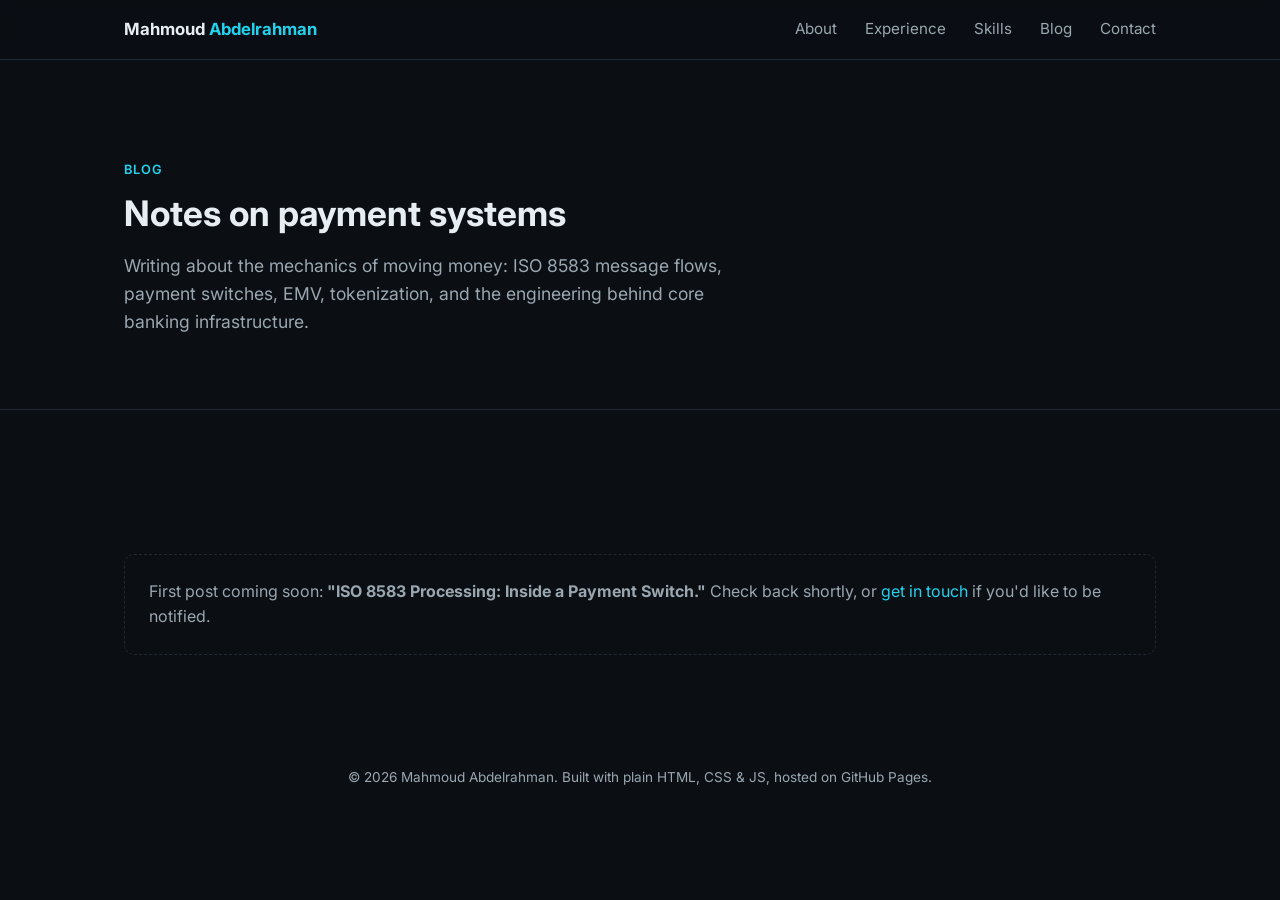
==== blog.html @ 685ba8b8 "Initial payments-focused personal site Plain HTML/CSS/JS one-page site (about, experience, skills, c" ====
<!DOCTYPE html>
<html lang="en">
<head>
<meta charset="UTF-8">
<meta name="viewport" content="width=device-width, initial-scale=1.0">
<title>Blog — Mahmoud Abdelrahman</title>
<meta name="description" content="Writing on payment systems: ISO 8583, payment switches, EMV, and fintech engineering.">
<link rel="preconnect" href="https://fonts.googleapis.com">
<link rel="preconnect" href="https://fonts.gstatic.com" crossorigin>
<link href="https://fonts.googleapis.com/css2?family=Inter:wght@400;500;600;700&display=swap" rel="stylesheet">
<link rel="stylesheet" href="assets/css/style.css">
</head>
<body>

<header>
  <nav class="container">
    <a href="index.html" class="brand">Mahmoud <span>Abdelrahman</span></a>
    <button class="nav-toggle" aria-label="Toggle navigation">☰</button>
    <div class="nav-links">
      <a href="index.html#about">About</a>
      <a href="index.html#experience">Experience</a>
      <a href="index.html#skills">Skills</a>
      <a href="blog.html">Blog</a>
      <a href="index.html#contact">Contact</a>
    </div>
  </nav>
</header>

<section class="hero" style="padding-bottom: 40px;">
  <div class="container">
    <span class="eyebrow">Blog</span>
    <h1 style="font-size: 2.2rem;">Notes on payment systems</h1>
    <p class="lede">
      Writing about the mechanics of moving money: ISO 8583 message flows, payment switches,
      EMV, tokenization, and the engineering behind core banking infrastructure.
    </p>
  </div>
</section>

<section>
  <div class="container">
    <div class="post-list">
      <!-- Posts will be added here as they're published. -->
    </div>
    <div class="empty-note">
      First post coming soon: <strong>"ISO 8583 Processing: Inside a Payment Switch."</strong>
      Check back shortly, or <a href="index.html#contact">get in touch</a> if you'd like to be notified.
    </div>
  </div>
</section>

<footer>
  <div class="container">
    &copy; <span id="year"></span> Mahmoud Abdelrahman. Built with plain HTML, CSS &amp; JS, hosted on GitHub Pages.
  </div>
</footer>

<script src="assets/js/main.js"></script>
</body>
</html>
---- assets/css/style.css ----
/* ---------- Design tokens ---------- */
:root {
  --bg: #0b0f14;
  --bg-alt: #10161d;
  --card: #131a22;
  --border: #1f2933;
  --text: #e6edf3;
  --text-dim: #9aa7b0;
  --accent: #22d3ee;
  --accent-2: #6366f1;
  --max-w: 1080px;
  --radius: 10px;
}

* { box-sizing: border-box; }

html { scroll-behavior: smooth; }

body {
  margin: 0;
  background: var(--bg);
  color: var(--text);
  font-family: "Inter", -apple-system, BlinkMacSystemFont, "Segoe UI", Roboto, sans-serif;
  line-height: 1.6;
  -webkit-font-smoothing: antialiased;
}

a { color: var(--accent); text-decoration: none; }
a:hover { text-decoration: underline; }

.container {
  max-width: var(--max-w);
  margin: 0 auto;
  padding: 0 24px;
}

section { padding: 80px 0; border-bottom: 1px solid var(--border); }
section:last-of-type { border-bottom: none; }

h1, h2, h3 { line-height: 1.2; margin: 0 0 16px; font-weight: 700; }
h2 { font-size: 1.9rem; }
h3 { font-size: 1.15rem; }

.eyebrow {
  display: inline-block;
  font-size: 0.8rem;
  letter-spacing: 0.08em;
  text-transform: uppercase;
  color: var(--accent);
  margin-bottom: 12px;
  font-weight: 600;
}

.lede { color: var(--text-dim); font-size: 1.05rem; max-width: 640px; }

/* ---------- Nav ---------- */
header {
  position: sticky;
  top: 0;
  z-index: 10;
  background: rgba(11, 15, 20, 0.85);
  backdrop-filter: blur(8px);
  border-bottom: 1px solid var(--border);
}

nav.container {
  display: flex;
  align-items: center;
  justify-content: space-between;
  padding-top: 16px;
  padding-bottom: 16px;
}

.brand {
  font-weight: 700;
  color: var(--text);
  font-size: 1.05rem;
}
.brand:hover { text-decoration: none; opacity: 0.85; }
.brand span { color: var(--accent); }

.nav-links { display: flex; gap: 28px; align-items: center; }
.nav-links a { color: var(--text-dim); font-size: 0.95rem; }
.nav-links a:hover { color: var(--text); text-decoration: none; }

.nav-toggle {
  display: none;
  background: none;
  border: 1px solid var(--border);
  border-radius: 6px;
  color: var(--text);
  padding: 6px 10px;
  cursor: pointer;
}

/* ---------- Hero ---------- */
.hero { padding-top: 96px; padding-bottom: 96px; border-bottom: 1px solid var(--border); }
.hero h1 { font-size: 2.6rem; }
.hero .role {
  background: linear-gradient(90deg, var(--accent), var(--accent-2));
  -webkit-background-clip: text;
  background-clip: text;
  color: transparent;
}
.hero p.lede { font-size: 1.1rem; margin-bottom: 32px; }

.cta-row { display: flex; gap: 14px; flex-wrap: wrap; }

.btn {
  display: inline-block;
  padding: 12px 22px;
  border-radius: 8px;
  font-weight: 600;
  font-size: 0.95rem;
  border: 1px solid transparent;
}
.btn:hover { text-decoration: none; }
.btn-primary {
  background: var(--accent);
  color: #04121a;
}
.btn-primary:hover { opacity: 0.9; }
.btn-outline {
  border-color: var(--border);
  color: var(--text);
}
.btn-outline:hover { border-color: var(--accent); color: var(--accent); }

/* ---------- Experience ---------- */
.timeline { display: flex; flex-direction: column; gap: 36px; margin-top: 40px; }

.job {
  display: grid;
  grid-template-columns: 200px 1fr;
  gap: 24px;
}

.job .meta { color: var(--text-dim); font-size: 0.9rem; }
.job .meta .dates { color: var(--text); font-weight: 600; }

.job .role-title { font-weight: 700; font-size: 1.05rem; margin-bottom: 2px; }
.job .company { color: var(--accent); font-weight: 600; }

.job ul { margin: 10px 0 0; padding-left: 20px; color: var(--text-dim); }
.job li { margin-bottom: 6px; }

/* ---------- Skills ---------- */
.skills-grid {
  display: grid;
  grid-template-columns: repeat(auto-fit, minmax(220px, 1fr));
  gap: 24px;
  margin-top: 40px;
}

.skill-card {
  background: var(--card);
  border: 1px solid var(--border);
  border-radius: var(--radius);
  padding: 20px;
}

.skill-card h3 { margin-bottom: 12px; color: var(--text); }

.chips { display: flex; flex-wrap: wrap; gap: 8px; }
.chip {
  background: var(--bg-alt);
  border: 1px solid var(--border);
  color: var(--text-dim);
  font-size: 0.82rem;
  padding: 5px 10px;
  border-radius: 999px;
}

/* ---------- Blog teaser ---------- */
.blog-card {
  background: var(--card);
  border: 1px solid var(--border);
  border-radius: var(--radius);
  padding: 28px;
  margin-top: 32px;
  display: flex;
  justify-content: space-between;
  align-items: flex-start;
  gap: 24px;
  flex-wrap: wrap;
}

.blog-card .tag {
  display: inline-block;
  font-size: 0.75rem;
  color: var(--accent-2);
  border: 1px solid var(--accent-2);
  padding: 3px 9px;
  border-radius: 999px;
  margin-bottom: 10px;
}

.blog-card h3 { margin-bottom: 8px; }
.blog-card p { color: var(--text-dim); margin: 0; max-width: 560px; }

/* ---------- Contact ---------- */
.contact-links {
  display: flex;
  gap: 24px;
  flex-wrap: wrap;
  margin-top: 28px;
}

.contact-links a {
  color: var(--text);
  border: 1px solid var(--border);
  padding: 10px 18px;
  border-radius: 8px;
  font-size: 0.95rem;
}
.contact-links a:hover { border-color: var(--accent); color: var(--accent); text-decoration: none; }

/* ---------- Footer ---------- */
footer {
  padding: 32px 0;
  text-align: center;
  color: var(--text-dim);
  font-size: 0.85rem;
}

/* ---------- Blog listing page ---------- */
.post-list { margin-top: 40px; display: flex; flex-direction: column; gap: 20px; }
.post-item {
  background: var(--card);
  border: 1px solid var(--border);
  border-radius: var(--radius);
  padding: 22px;
}
.post-item .date { color: var(--text-dim); font-size: 0.85rem; }
.empty-note {
  color: var(--text-dim);
  border: 1px dashed var(--border);
  border-radius: var(--radius);
  padding: 24px;
  margin-top: 24px;
}

/* ---------- Responsive ---------- */
@media (max-width: 720px) {
  .nav-links {
    position: absolute;
    top: 64px;
    left: 0;
    right: 0;
    background: var(--bg-alt);
    border-bottom: 1px solid var(--border);
    flex-direction: column;
    align-items: flex-start;
    padding: 16px 24px;
    display: none;
  }
  .nav-links.open { display: flex; }
  .nav-toggle { display: inline-block; }

  .hero h1 { font-size: 2rem; }
  section { padding: 56px 0; }

  .job { grid-template-columns: 1fr; }
  .job .meta { margin-bottom: 4px; }
}
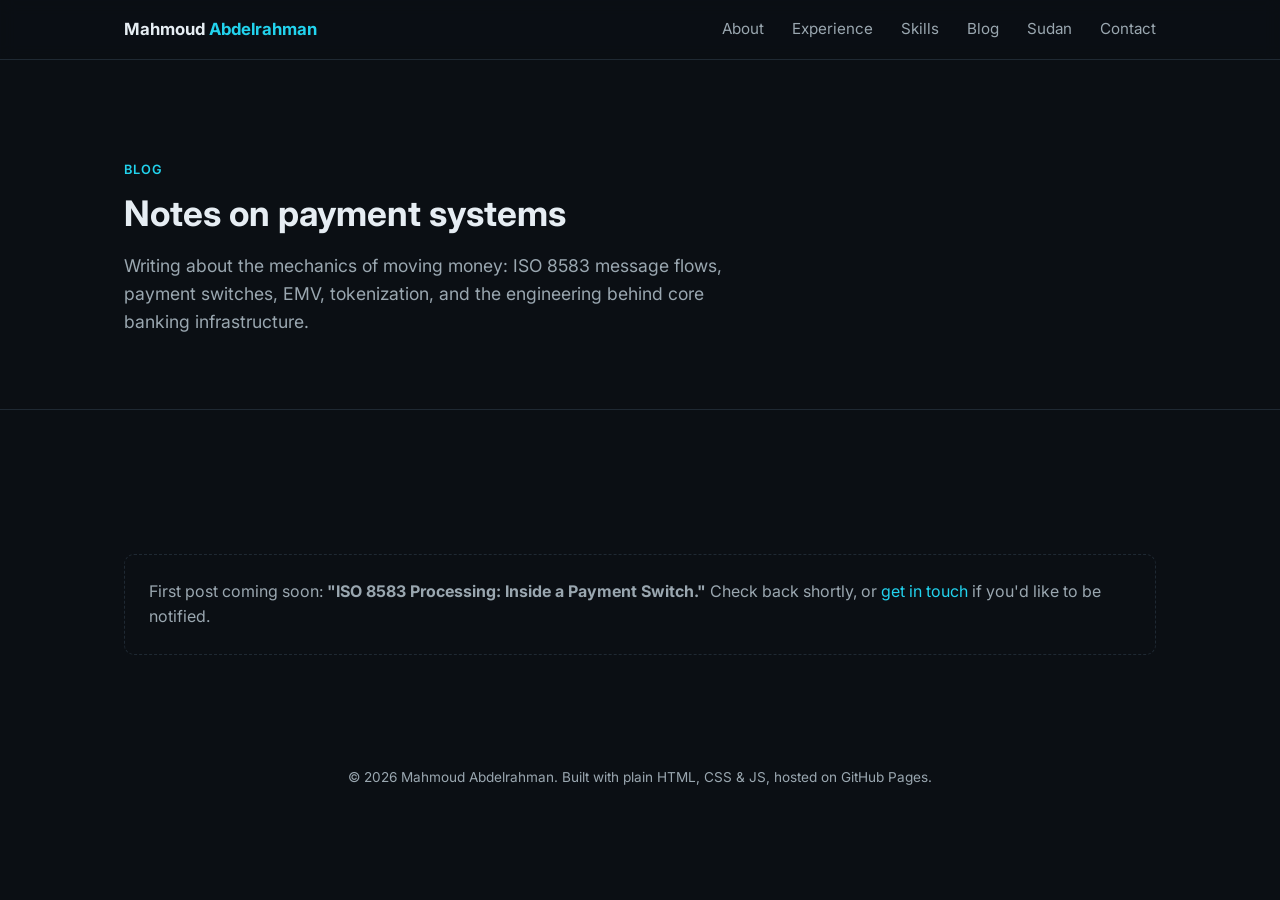
==== commit 6783c953: "Add profile photo and Sudan awareness section Adds a portrait to the hero section, and a personal se" ====
--- a/blog.html
+++ b/blog.html
@@ -21,6 +21,7 @@
       <a href="index.html#experience">Experience</a>
       <a href="index.html#skills">Skills</a>
       <a href="blog.html">Blog</a>
+      <a href="index.html#sudan">Sudan</a>
       <a href="index.html#contact">Contact</a>
     </div>
   </nav>
--- a/assets/css/style.css
+++ b/assets/css/style.css
@@ -95,6 +95,13 @@
 
 /* ---------- Hero ---------- */
 .hero { padding-top: 96px; padding-bottom: 96px; border-bottom: 1px solid var(--border); }
+.hero-inner {
+  display: flex;
+  align-items: center;
+  justify-content: space-between;
+  gap: 48px;
+}
+.hero-text { flex: 1; min-width: 0; }
 .hero h1 { font-size: 2.6rem; }
 .hero .role {
   background: linear-gradient(90deg, var(--accent), var(--accent-2));
@@ -103,6 +110,16 @@
   color: transparent;
 }
 .hero p.lede { font-size: 1.1rem; margin-bottom: 32px; }
+
+.hero-photo { flex-shrink: 0; }
+.avatar {
+  width: 220px;
+  height: 220px;
+  border-radius: 50%;
+  object-fit: cover;
+  border: 3px solid var(--border);
+  box-shadow: 0 0 0 6px rgba(34, 211, 238, 0.08);
+}
 
 .cta-row { display: flex; gap: 14px; flex-wrap: wrap; }
 
@@ -260,6 +277,10 @@
   .hero h1 { font-size: 2rem; }
   section { padding: 56px 0; }
 
+  .hero-inner { flex-direction: column-reverse; text-align: center; gap: 28px; }
+  .hero .cta-row { justify-content: center; }
+  .avatar { width: 160px; height: 160px; }
+
   .job { grid-template-columns: 1fr; }
   .job .meta { margin-bottom: 4px; }
 }
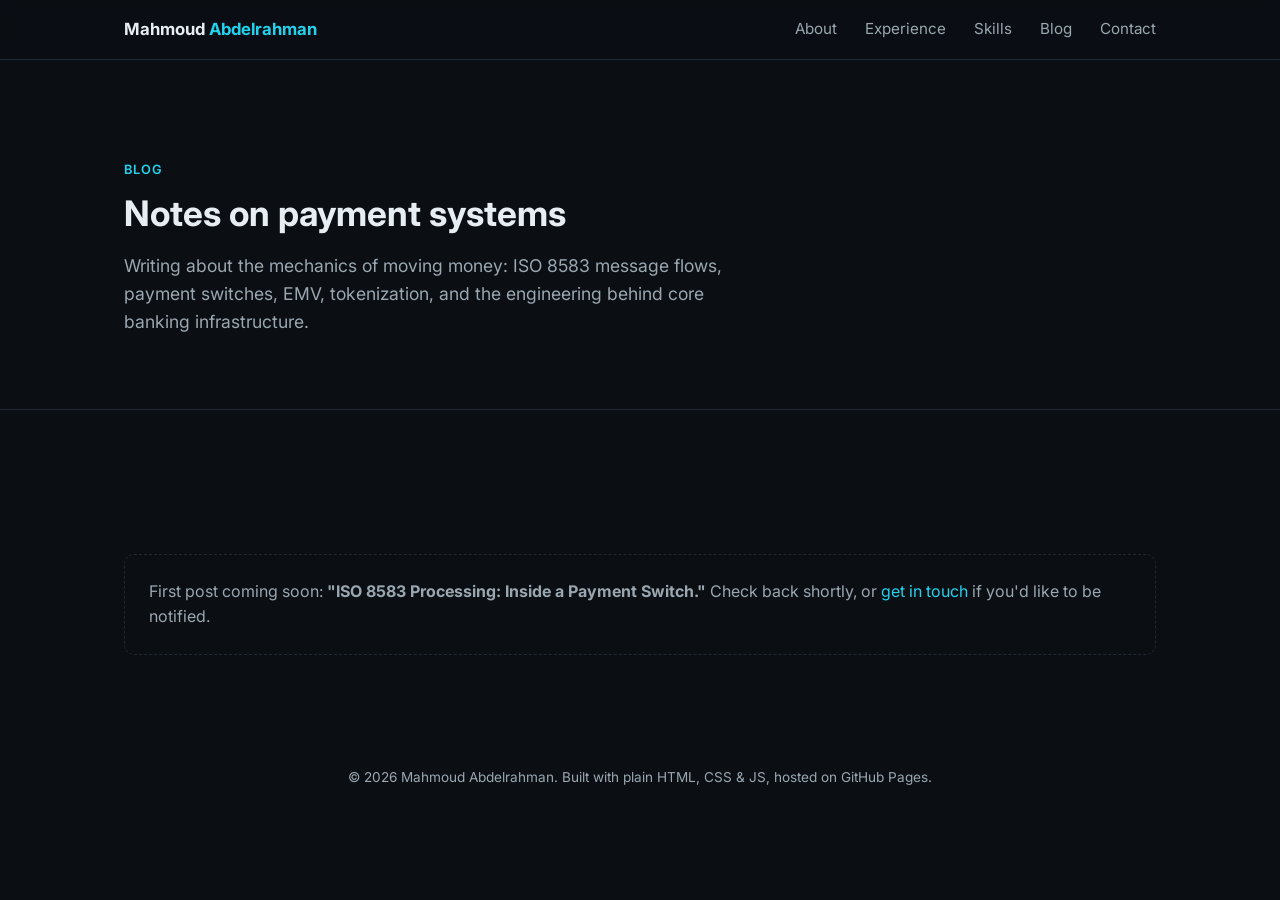
==== commit d3ec6c35: "Fold Sudan mention into About bio instead of a labeled section Removes the standalone "Personal / I'" ====
--- a/blog.html
+++ b/blog.html
@@ -21,7 +21,6 @@
       <a href="index.html#experience">Experience</a>
       <a href="index.html#skills">Skills</a>
       <a href="blog.html">Blog</a>
-      <a href="index.html#sudan">Sudan</a>
       <a href="index.html#contact">Contact</a>
     </div>
   </nav>
--- a/assets/css/style.css
+++ b/assets/css/style.css
@@ -95,13 +95,6 @@
 
 /* ---------- Hero ---------- */
 .hero { padding-top: 96px; padding-bottom: 96px; border-bottom: 1px solid var(--border); }
-.hero-inner {
-  display: flex;
-  align-items: center;
-  justify-content: space-between;
-  gap: 48px;
-}
-.hero-text { flex: 1; min-width: 0; }
 .hero h1 { font-size: 2.6rem; }
 .hero .role {
   background: linear-gradient(90deg, var(--accent), var(--accent-2));
@@ -111,14 +104,15 @@
 }
 .hero p.lede { font-size: 1.1rem; margin-bottom: 32px; }
 
-.hero-photo { flex-shrink: 0; }
 .avatar {
-  width: 220px;
-  height: 220px;
+  display: block;
+  width: 84px;
+  height: 84px;
   border-radius: 50%;
   object-fit: cover;
-  border: 3px solid var(--border);
-  box-shadow: 0 0 0 6px rgba(34, 211, 238, 0.08);
+  border: 2px solid var(--border);
+  box-shadow: 0 0 0 4px rgba(34, 211, 238, 0.08);
+  margin-bottom: 24px;
 }
 
 .cta-row { display: flex; gap: 14px; flex-wrap: wrap; }
@@ -277,10 +271,6 @@
   .hero h1 { font-size: 2rem; }
   section { padding: 56px 0; }
 
-  .hero-inner { flex-direction: column-reverse; text-align: center; gap: 28px; }
-  .hero .cta-row { justify-content: center; }
-  .avatar { width: 160px; height: 160px; }
-
   .job { grid-template-columns: 1fr; }
   .job .meta { margin-bottom: 4px; }
 }
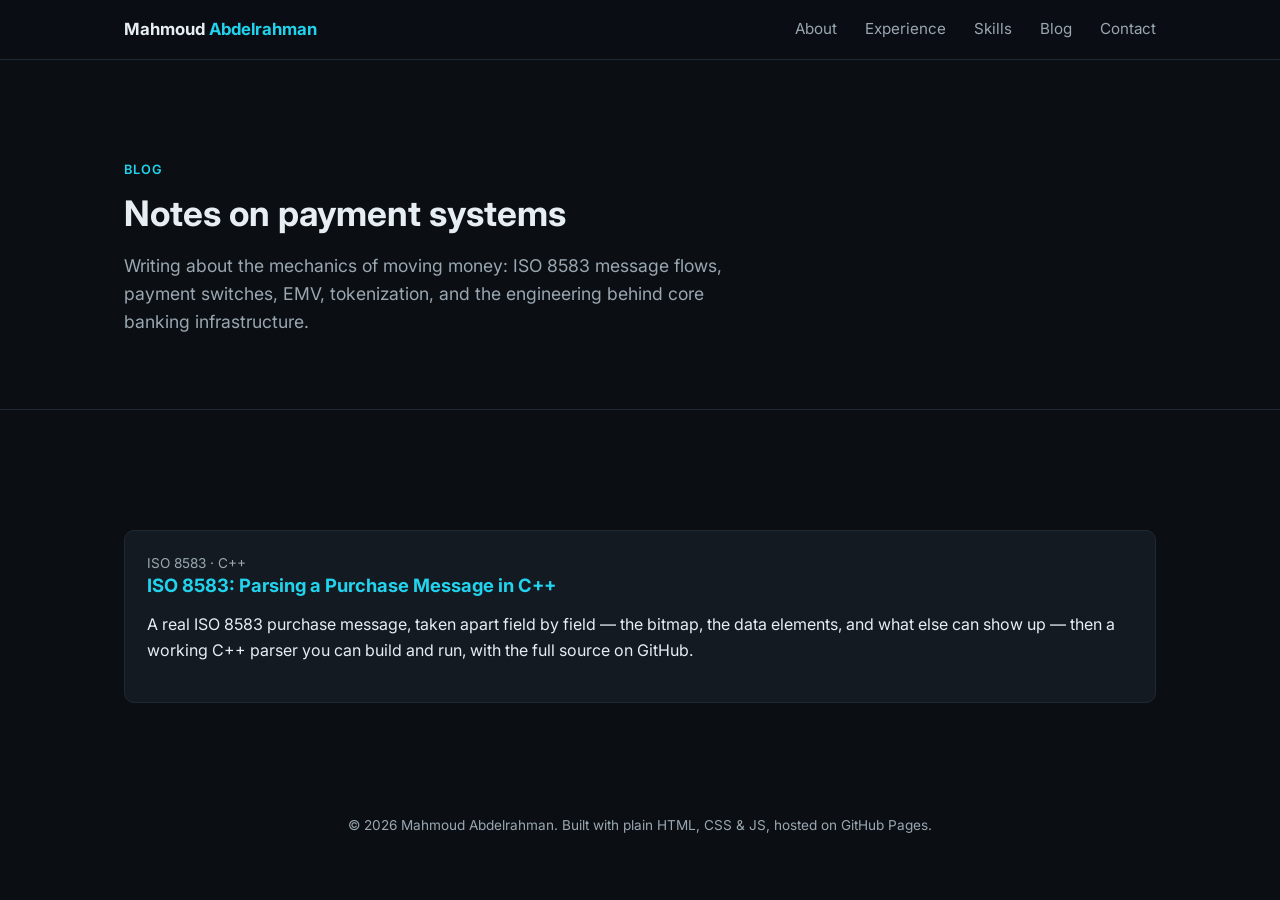
==== commit 29701d98: "Add first blog post: parsing an ISO 8583 purchase message in C++ Walks through a sample 0200 purchas" ====
--- a/blog.html
+++ b/blog.html
@@ -40,11 +40,15 @@
 <section>
   <div class="container">
     <div class="post-list">
-      <!-- Posts will be added here as they're published. -->
-    </div>
-    <div class="empty-note">
-      First post coming soon: <strong>"ISO 8583 Processing: Inside a Payment Switch."</strong>
-      Check back shortly, or <a href="index.html#contact">get in touch</a> if you'd like to be notified.
+      <div class="post-item">
+        <div class="date">ISO 8583 · C++</div>
+        <h3><a href="blog/iso8583-purchase-message-cpp.html">ISO 8583: Parsing a Purchase Message in C++</a></h3>
+        <p>
+          A real ISO 8583 purchase message, taken apart field by field — the
+          bitmap, the data elements, and what else can show up — then a working
+          C++ parser you can build and run, with the full source on GitHub.
+        </p>
+      </div>
     </div>
   </div>
 </section>
--- a/assets/css/style.css
+++ b/assets/css/style.css
@@ -249,6 +249,134 @@
   border-radius: var(--radius);
   padding: 24px;
   margin-top: 24px;
+}
+
+/* ---------- Article (blog post) ---------- */
+.article-header {
+  padding-top: 64px;
+  padding-bottom: 32px;
+  border-bottom: 1px solid var(--border);
+}
+.article-header .meta-row {
+  display: flex;
+  gap: 12px;
+  align-items: center;
+  color: var(--text-dim);
+  font-size: 0.9rem;
+  margin-bottom: 16px;
+}
+.article-header h1 { font-size: 2.1rem; max-width: 780px; }
+.article-header .dek { color: var(--text-dim); font-size: 1.05rem; max-width: 700px; }
+
+.article {
+  max-width: 760px;
+  margin: 0 auto;
+  padding: 56px 24px;
+}
+
+.article h2 {
+  font-size: 1.5rem;
+  margin-top: 48px;
+  padding-top: 8px;
+}
+.article h2:first-child { margin-top: 0; }
+.article h3 { margin-top: 32px; font-size: 1.1rem; }
+
+.article p, .article li { color: var(--text-dim); font-size: 1rem; }
+.article strong { color: var(--text); }
+
+.article ul, .article ol { padding-left: 22px; }
+.article li { margin-bottom: 8px; }
+
+.article code {
+  font-family: "SFMono-Regular", Consolas, "Liberation Mono", Menlo, monospace;
+  background: var(--bg-alt);
+  border: 1px solid var(--border);
+  border-radius: 4px;
+  padding: 2px 6px;
+  font-size: 0.88em;
+  color: var(--text);
+}
+
+.article pre {
+  background: #0d1218;
+  border: 1px solid var(--border);
+  border-radius: var(--radius);
+  padding: 18px 20px;
+  overflow-x: auto;
+  margin: 20px 0;
+}
+.article pre code {
+  background: none;
+  border: none;
+  padding: 0;
+  font-size: 0.85rem;
+  line-height: 1.6;
+  color: var(--text);
+}
+
+.article .code-label {
+  font-size: 0.78rem;
+  color: var(--text-dim);
+  text-transform: uppercase;
+  letter-spacing: 0.06em;
+  margin: 28px 0 -8px;
+}
+
+.data-table {
+  width: 100%;
+  border-collapse: collapse;
+  margin: 20px 0 28px;
+  font-size: 0.9rem;
+}
+.data-table th, .data-table td {
+  text-align: left;
+  padding: 10px 12px;
+  border-bottom: 1px solid var(--border);
+  vertical-align: top;
+}
+.data-table th {
+  color: var(--text-dim);
+  font-weight: 600;
+  font-size: 0.78rem;
+  text-transform: uppercase;
+  letter-spacing: 0.05em;
+}
+.data-table td { color: var(--text-dim); }
+.data-table td.mono, .data-table code { font-family: "SFMono-Regular", Consolas, Menlo, monospace; }
+.data-table td:first-child { color: var(--accent); font-weight: 600; white-space: nowrap; }
+
+.callout {
+  background: var(--card);
+  border: 1px solid var(--border);
+  border-left: 3px solid var(--accent);
+  border-radius: 8px;
+  padding: 16px 20px;
+  margin: 24px 0;
+  color: var(--text-dim);
+  font-size: 0.95rem;
+}
+.callout strong { color: var(--text); }
+
+.repo-card {
+  display: flex;
+  justify-content: space-between;
+  align-items: center;
+  gap: 20px;
+  flex-wrap: wrap;
+  background: var(--card);
+  border: 1px solid var(--border);
+  border-radius: var(--radius);
+  padding: 22px 24px;
+  margin: 28px 0;
+}
+.repo-card .repo-name { color: var(--text); font-weight: 600; font-family: "SFMono-Regular", Consolas, Menlo, monospace; }
+.repo-card p { margin: 4px 0 0; font-size: 0.9rem; }
+
+.article-nav {
+  border-top: 1px solid var(--border);
+  padding-top: 28px;
+  margin-top: 48px;
 }
 
 /* ---------- Responsive ---------- */
@@ -273,4 +401,9 @@
 
   .job { grid-template-columns: 1fr; }
   .job .meta { margin-bottom: 4px; }
-}
+
+  .article-header h1 { font-size: 1.6rem; }
+  .article { padding: 40px 20px; }
+  .data-table { font-size: 0.82rem; }
+  .data-table th, .data-table td { padding: 8px; }
+}
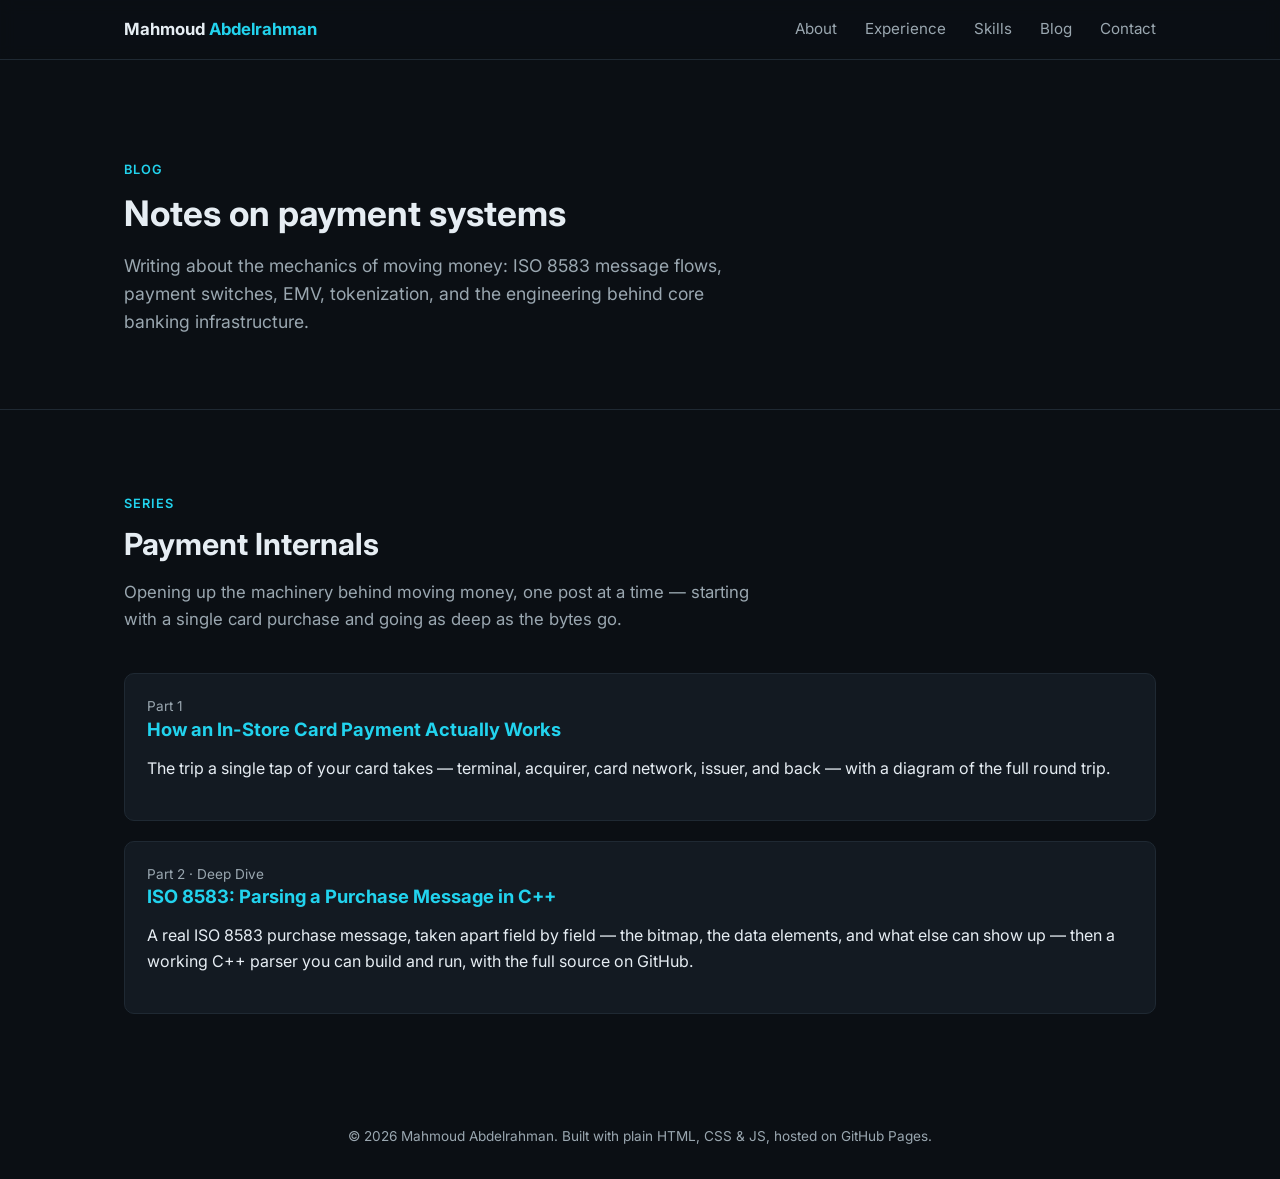
==== commit f52f0f62: "Restructure blog as a "Payment Internals" series Adds Part 1: "How an In-Store Card Payment Actually" ====
--- a/blog.html
+++ b/blog.html
@@ -39,9 +39,23 @@
 
 <section>
   <div class="container">
+    <span class="eyebrow">Series</span>
+    <h2 style="margin-bottom: 8px;">Payment Internals</h2>
+    <p class="lede" style="margin-bottom: 24px;">
+      Opening up the machinery behind moving money, one post at a time —
+      starting with a single card purchase and going as deep as the bytes go.
+    </p>
     <div class="post-list">
       <div class="post-item">
-        <div class="date">ISO 8583 · C++</div>
+        <div class="date">Part 1</div>
+        <h3><a href="blog/payment-internals-how-in-store-payments-work.html">How an In-Store Card Payment Actually Works</a></h3>
+        <p>
+          The trip a single tap of your card takes — terminal, acquirer, card
+          network, issuer, and back — with a diagram of the full round trip.
+        </p>
+      </div>
+      <div class="post-item">
+        <div class="date">Part 2 · Deep Dive</div>
         <h3><a href="blog/iso8583-purchase-message-cpp.html">ISO 8583: Parsing a Purchase Message in C++</a></h3>
         <p>
           A real ISO 8583 purchase message, taken apart field by field — the
--- a/assets/css/style.css
+++ b/assets/css/style.css
@@ -267,6 +267,7 @@
 }
 .article-header h1 { font-size: 2.1rem; max-width: 780px; }
 .article-header .dek { color: var(--text-dim); font-size: 1.05rem; max-width: 700px; }
+.series-tag { color: var(--accent); font-weight: 600; }
 
 .article {
   max-width: 760px;
@@ -377,6 +378,21 @@
   border-top: 1px solid var(--border);
   padding-top: 28px;
   margin-top: 48px;
+}
+
+.diagram-wrap {
+  overflow-x: auto;
+  margin: 28px 0;
+  background: var(--bg-alt);
+  border: 1px solid var(--border);
+  border-radius: var(--radius);
+  padding: 16px;
+}
+.diagram-wrap svg {
+  display: block;
+  width: 100%;
+  min-width: 620px;
+  height: auto;
 }
 
 /* ---------- Responsive ---------- */
